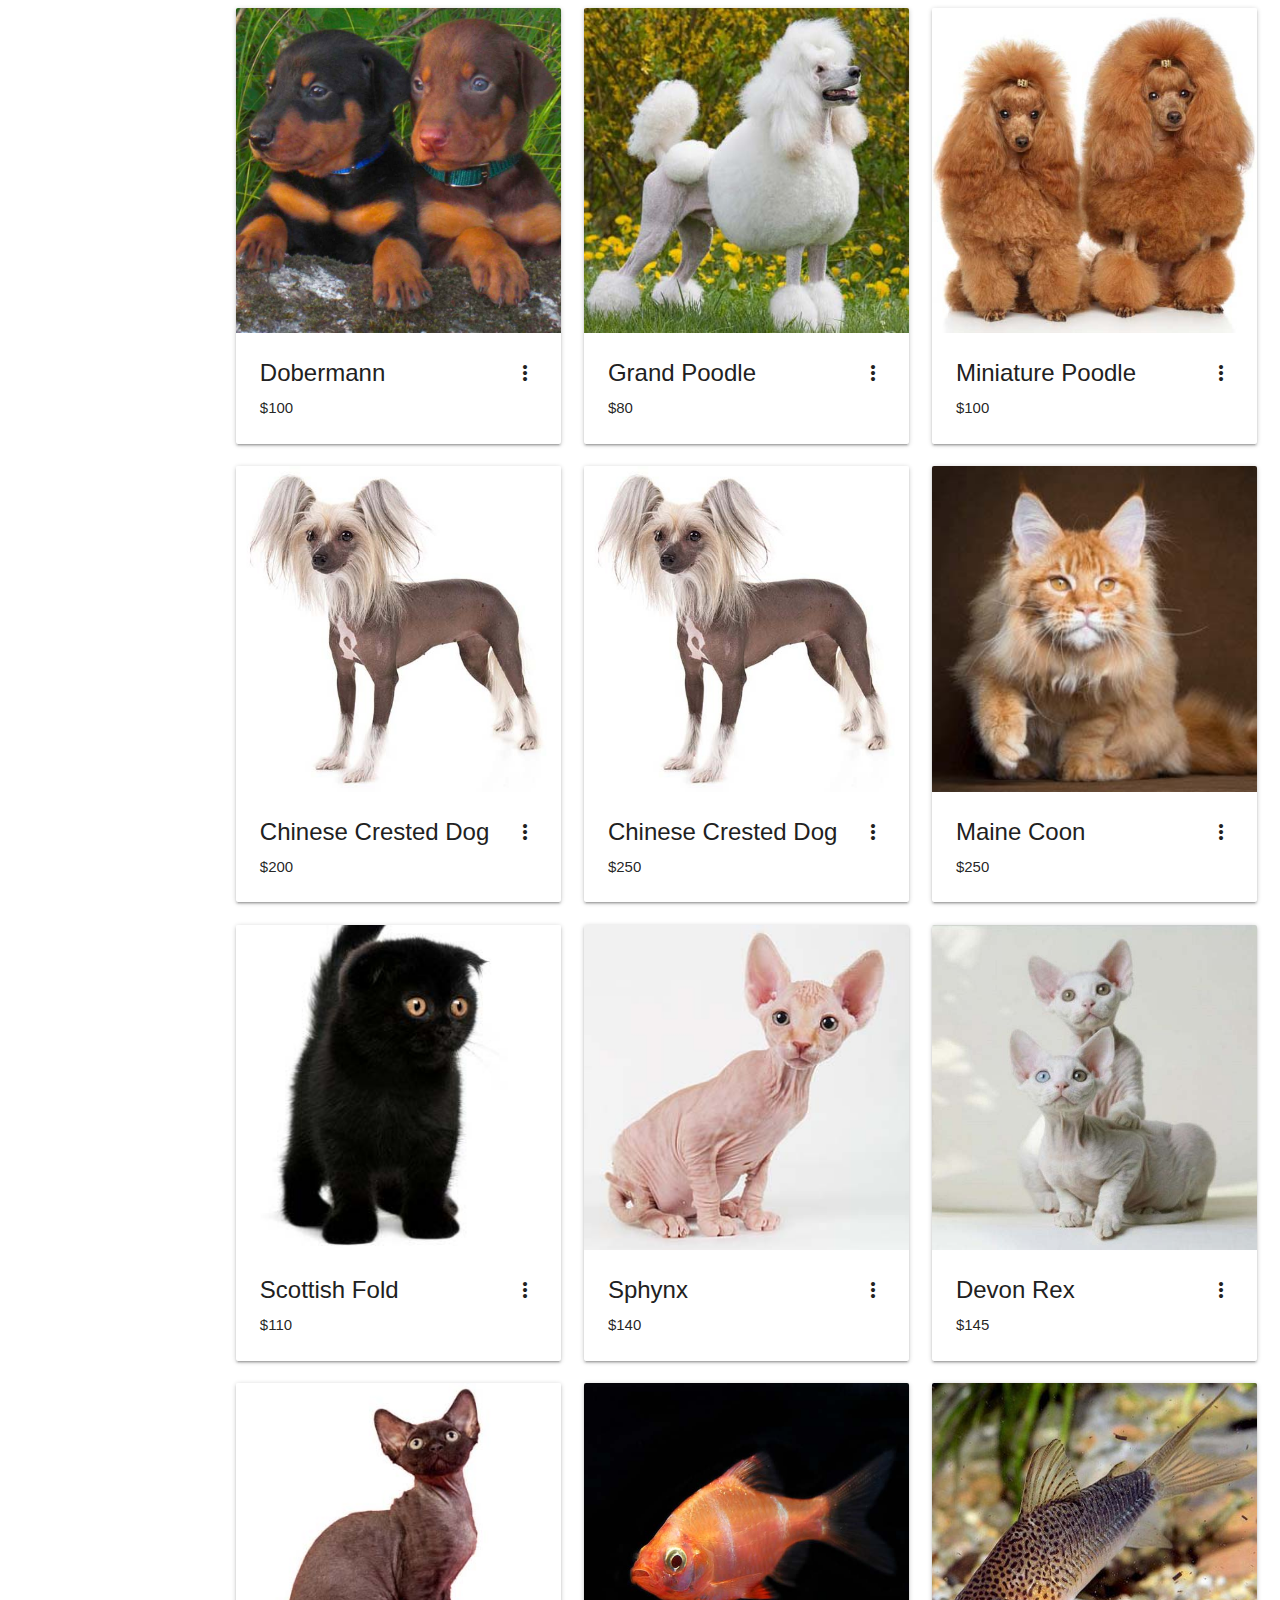
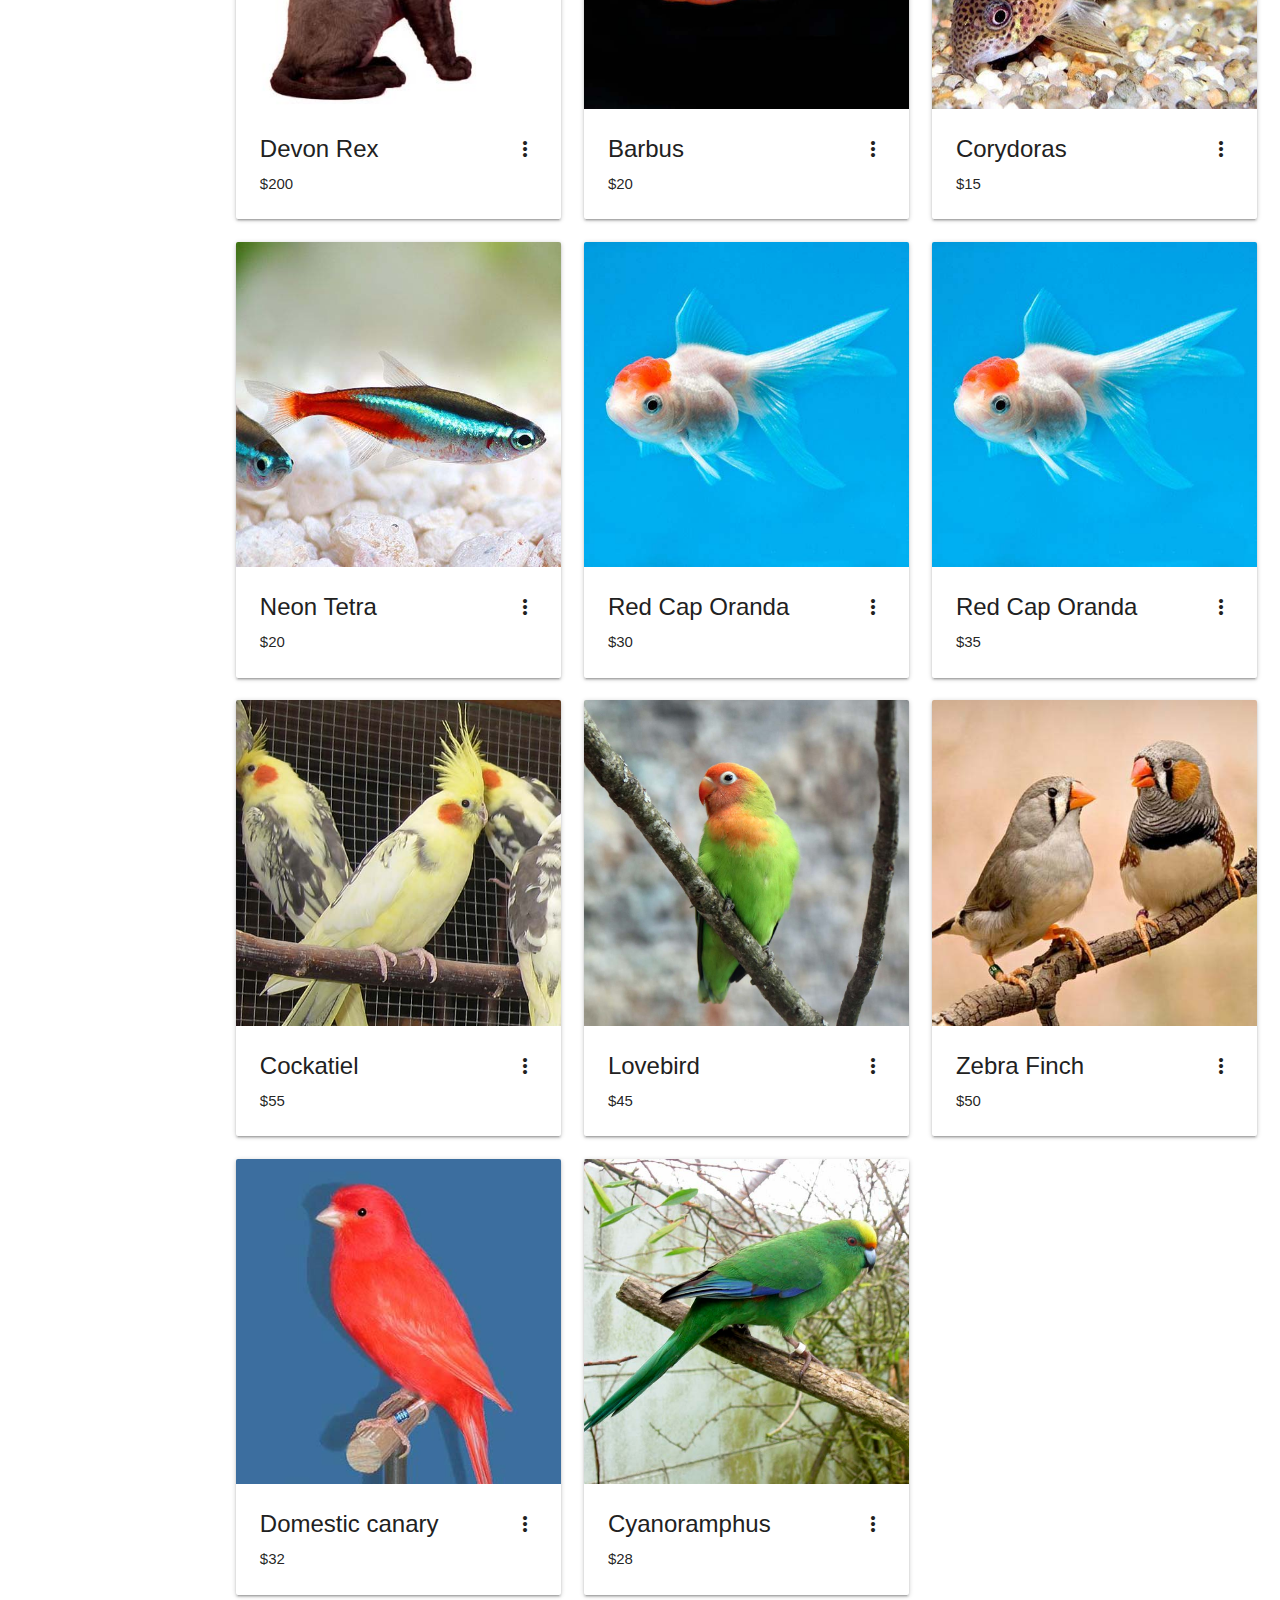
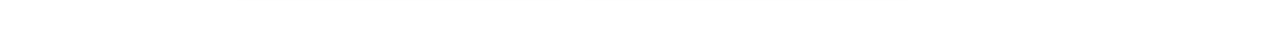
==== index.html @ 43bc8076 "add first draft - card display" ====
<!DOCTYPE html>
<html lang="en">
<head>
    <meta charset="UTF-8">
    <meta name="viewport" content="width=device-width, initial-scale=1.0">
    <meta http-equiv="X-UA-Compatible" content="ie=edge">
    <title>Document</title>
    <link rel="stylesheet" href="https://cdnjs.cloudflare.com/ajax/libs/materialize/1.0.0/css/materialize.min.css">
    <link href="https://fonts.googleapis.com/icon?family=Material+Icons" rel="stylesheet">
</head>
<body>
    <div class="row">
        <div class="col s2">
          <!-- Grey navigation panel -->
        </div>
        <div class="col s10">
          <!-- Teal page content  -->
        </div>     
    </div>
     <script type="module" src="app/main.js"></script>
</body>
</html>
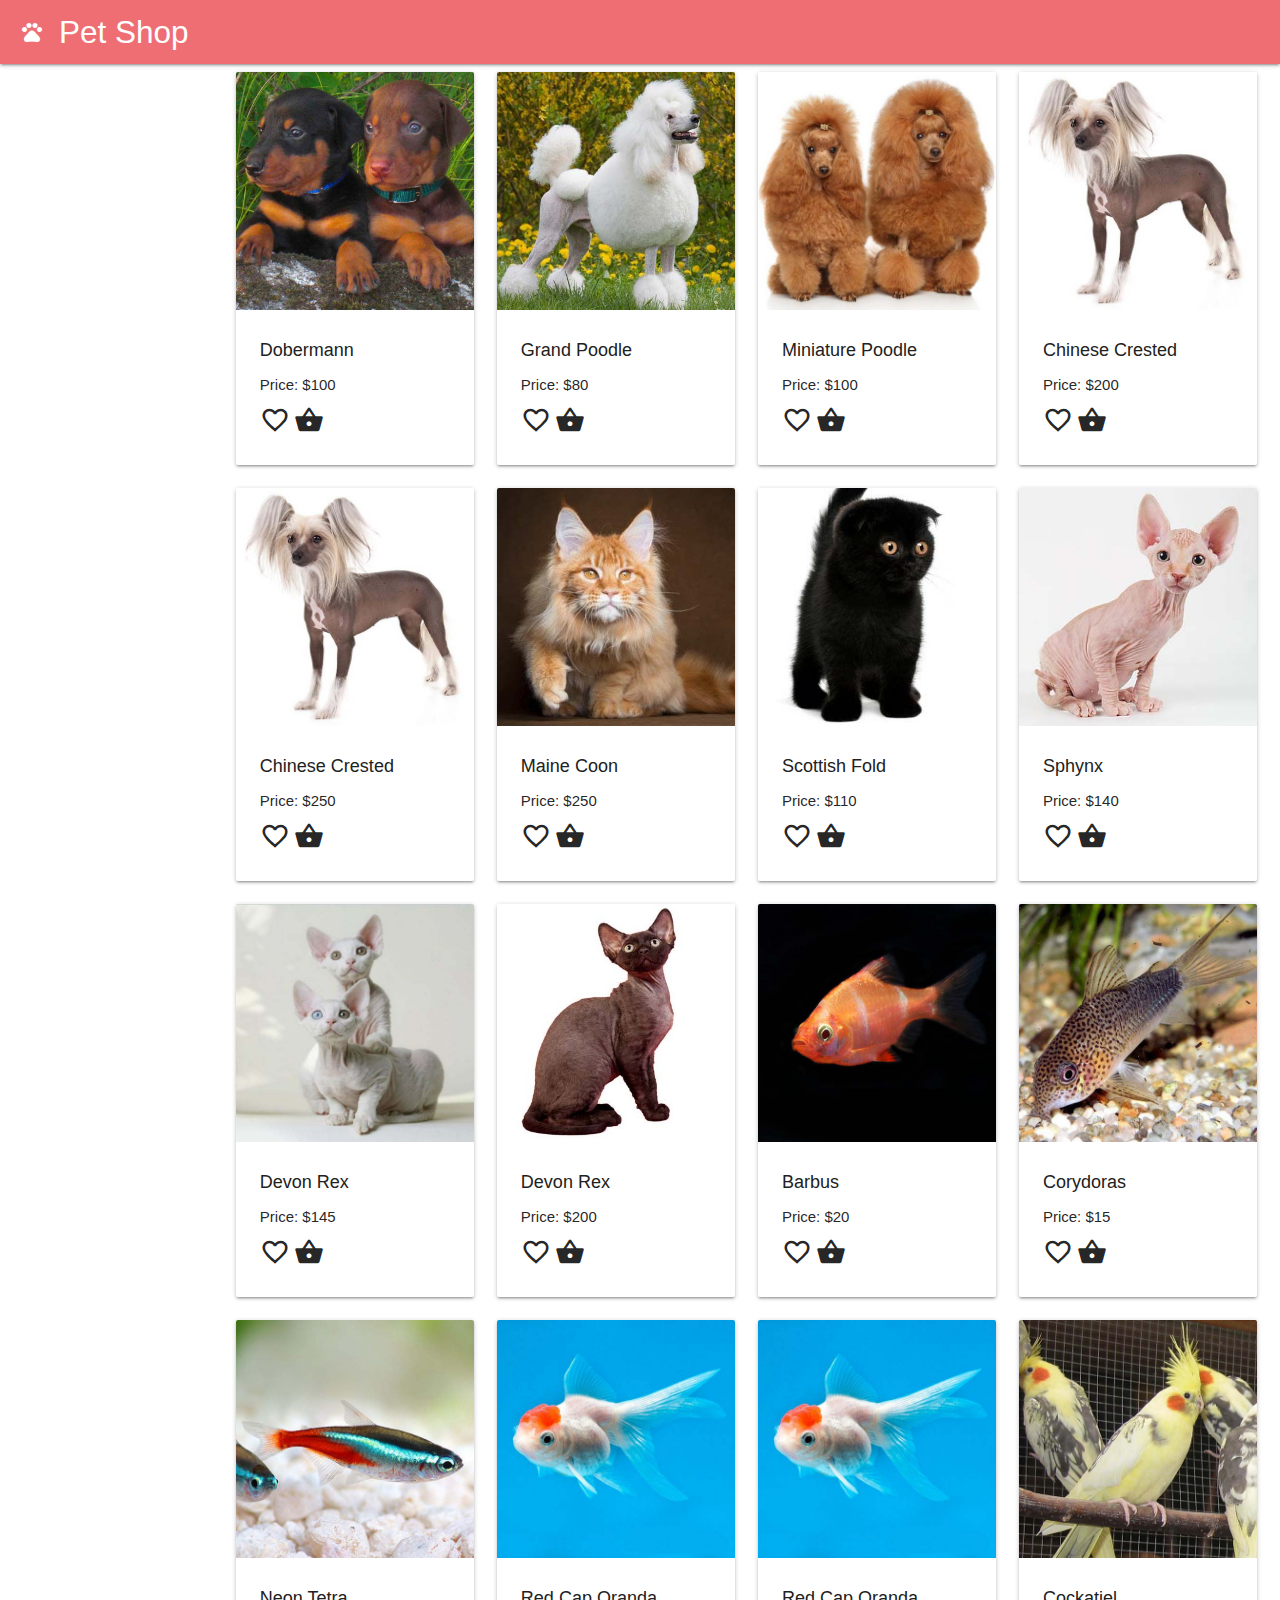
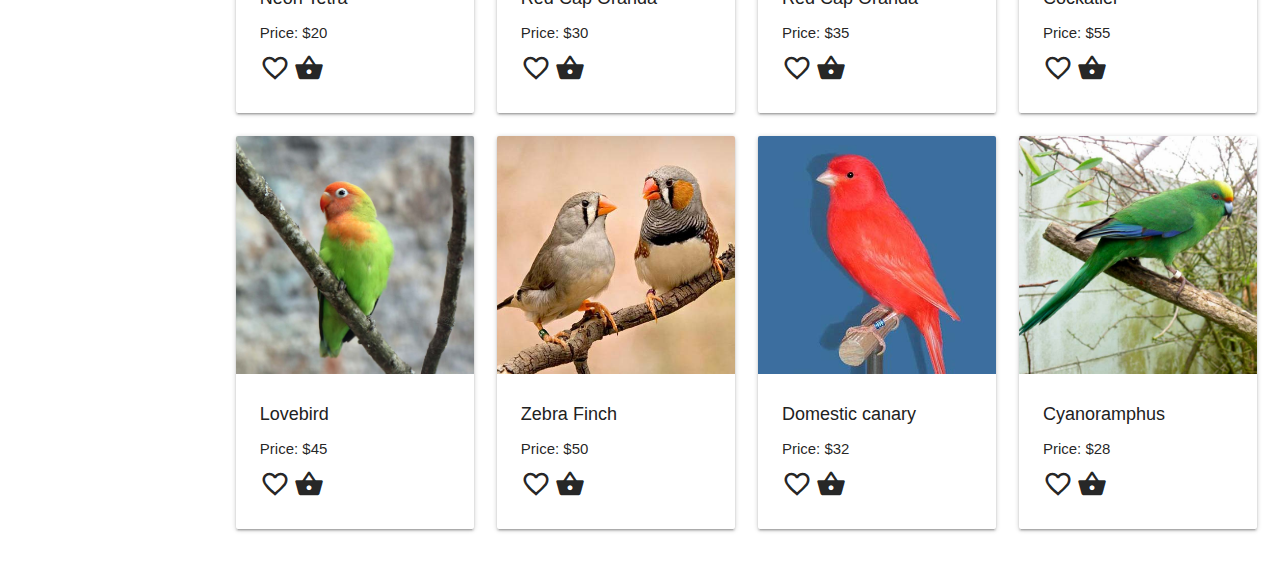
==== commit de6a749f: "..." ====
--- a/index.html
+++ b/index.html
@@ -7,8 +7,17 @@
     <title>Document</title>
     <link rel="stylesheet" href="https://cdnjs.cloudflare.com/ajax/libs/materialize/1.0.0/css/materialize.min.css">
     <link href="https://fonts.googleapis.com/icon?family=Material+Icons" rel="stylesheet">
+    <link rel="stylesheet" href="style.css">
+    
+    <script type="module" src="./app/main.js"></script>
+    <script src="https://cdnjs.cloudflare.com/ajax/libs/materialize/1.0.0/js/materialize.min.js"></script>
 </head>
 <body>
+    <nav>
+        <div class="nav-wrapper"> 
+          <a href="#" class="brand-logo"><i class="material-icons logo_icon">pets</i>Pet Shop</a>
+        </div>
+      </nav>
     <div class="row">
         <div class="col s2">
           <!-- Grey navigation panel -->
@@ -17,6 +26,5 @@
           <!-- Teal page content  -->
         </div>     
     </div>
-     <script type="module" src="app/main.js"></script>
 </body>
-</html>+</html>
--- a/style.css
+++ b/style.css
@@ -0,0 +1,11 @@
+.logo_icon {
+  margin-left: 20px;
+}
+.card .card-content .card-title {
+  font-size: 18px;
+  white-space: nowrap;
+  overflow: scroll;
+}
+.card .card-content p {
+  margin-bottom: 8px;
+}